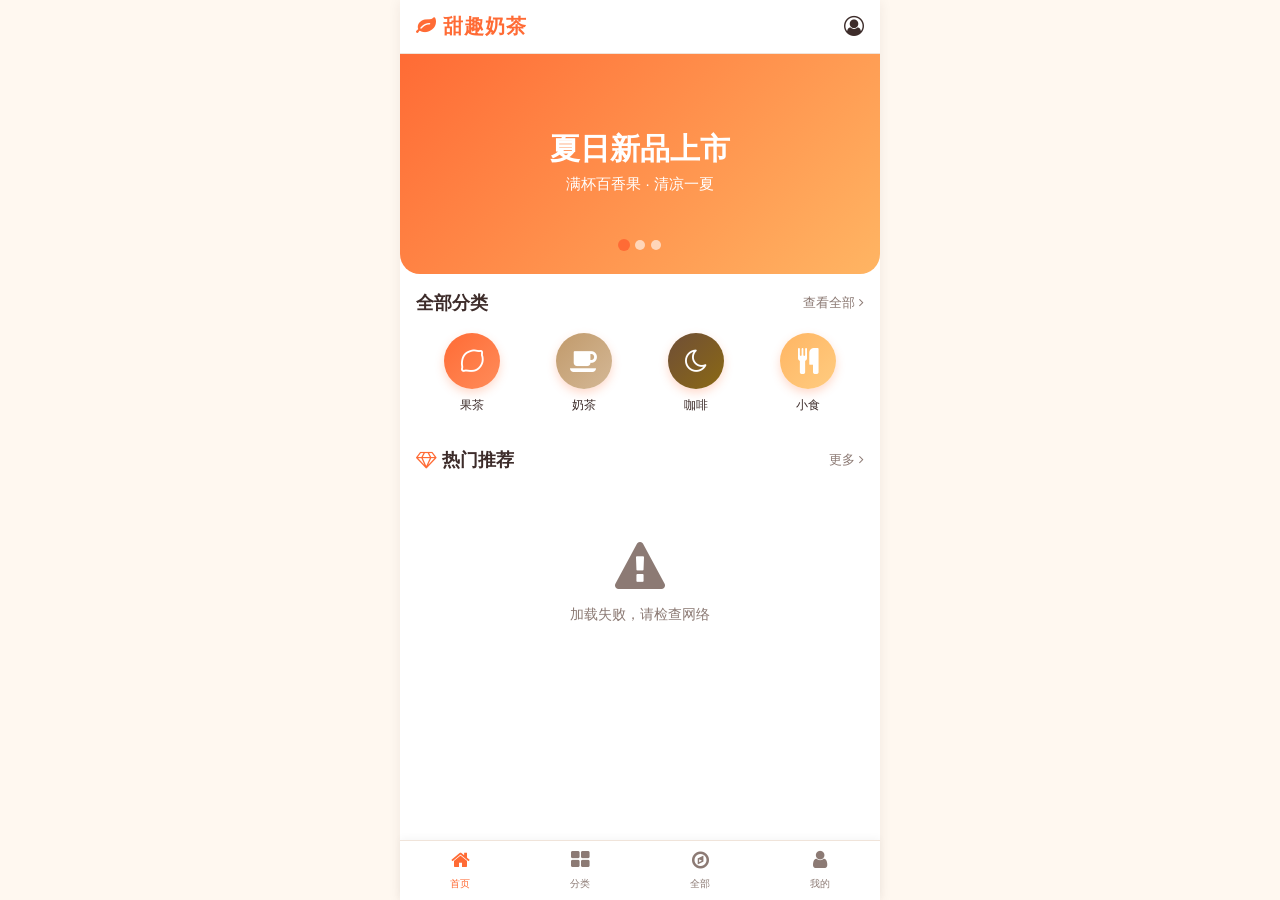
==== src/main/resources/static/index.html @ 74864b83 "模块12完成提交" ====
<!DOCTYPE html>
<html lang="zh-CN">
<head>
    <meta charset="UTF-8">
    <meta name="viewport" content="width=device-width, initial-scale=1.0, maximum-scale=1.0, user-scalable=no">
    <title>甜趣奶茶 - 首页</title>
    <!-- Bootstrap 3 CSS -->
    <link rel="stylesheet" href="https://cdn.jsdelivr.net/npm/bootstrap@3.4.1/dist/css/bootstrap.min.css">
    <!-- Font Awesome 图标库 -->
    <link rel="stylesheet" href="https://cdn.jsdelivr.net/npm/font-awesome@4.7.0/css/font-awesome.min.css">
    <!-- 全局公共样式 -->
    <link rel="stylesheet" href="css/common.css">
</head>
<body>
<div class="page-container">

    <!-- ========== 顶部导航栏 ========== -->
    <div class="top-nav">
        <div class="brand">
            <i class="fa fa-leaf"></i>甜趣奶茶
        </div>
        <div class="nav-right">
            <a href="profile.html" title="个人中心"><i class="fa fa-user-circle-o"></i></a>
        </div>
    </div>

    <!-- ========== 轮播图 ========== -->
    <div id="homeCarousel" class="carousel slide" data-ride="carousel">
        <!-- 指示器 -->
        <ol class="carousel-indicators">
            <li data-target="#homeCarousel" data-slide-to="0" class="active"></li>
            <li data-target="#homeCarousel" data-slide-to="1"></li>
            <li data-target="#homeCarousel" data-slide-to="2"></li>
        </ol>
        <!-- 轮播内容（使用占位背景色模拟图片） -->
        <div class="carousel-inner" role="listbox">
            <div class="item active">
                <div style="height:220px; background:linear-gradient(135deg, #FF6B35, #FFB563);
                            display:flex;align-items:center;justify-content:center;color:#fff;">
                    <div style="text-align:center;">
                        <h2 style="margin:0;font-weight:700;">夏日新品上市</h2>
                        <p style="margin:8px 0 0;font-size:15px;">满杯百香果 · 清凉一夏</p>
                    </div>
                </div>
            </div>
            <div class="item">
                <div style="height:220px; background:linear-gradient(135deg, #C19A6B, #E8C99B);
                            display:flex;align-items:center;justify-content:center;color:#fff;">
                    <div style="text-align:center;">
                        <h2 style="margin:0;font-weight:700;">芋泥波波回归</h2>
                        <p style="margin:8px 0 0;font-size:15px;">绵密芋泥 · 暖心之选</p>
                    </div>
                </div>
            </div>
            <div class="item">
                <div style="height:220px; background:linear-gradient(135deg, #6F4E37, #A0522D);
                            display:flex;align-items:center;justify-content:center;color:#fff;">
                    <div style="text-align:center;">
                        <h2 style="margin:0;font-weight:700;">新用户首单立减</h2>
                        <p style="margin:8px 0 0;font-size:15px;">注册即享 ¥5 优惠券</p>
                    </div>
                </div>
            </div>
        </div>
    </div>

    <!-- ========== 分类导航图标 ========== -->
    <div class="section-title">
        <h3>全部分类</h3>
        <a href="category.html" class="more">查看全部 <i class="fa fa-angle-right"></i></a>
    </div>
    <div class="category-icons">
        <div class="category-icon-item" onclick="location.href='category.html?cid=1'">
            <div class="icon-circle icon-1"><i class="fa fa-lemon-o"></i></div>
            <span>果茶</span>
        </div>
        <div class="category-icon-item" onclick="location.href='category.html?cid=2'">
            <div class="icon-circle icon-2"><i class="fa fa-coffee"></i></div>
            <span>奶茶</span>
        </div>
        <div class="category-icon-item" onclick="location.href='category.html?cid=3'">
            <div class="icon-circle icon-3"><i class="fa fa-moon-o"></i></div>
            <span>咖啡</span>
        </div>
        <div class="category-icon-item" onclick="location.href='category.html?cid=4'">
            <div class="icon-circle icon-4"><i class="fa fa-cutlery"></i></div>
            <span>小食</span>
        </div>
    </div>

    <!-- ========== 热门推荐区 ========== -->
    <div class="section-title">
        <h3><i class="fa fa-diamond" style="color:#FF6B35;"></i> 热门推荐</h3>
        <a href="list.html" class="more">更多 <i class="fa fa-angle-right"></i></a>
    </div>
    <div class="recommend-list" id="recommendList">
        <!-- 由 JS 动态渲染 -->
        <div class="empty-state">
            <i class="fa fa-spinner fa-spin"></i>
            <p>正在加载推荐…</p>
        </div>
    </div>

    <!-- ========== 底部公共导航栏 ========== -->
    <div class="bottom-nav">
        <div class="nav-item active" onclick="location.href='index.html'">
            <i class="fa fa-home"></i>
            <span>首页</span>
        </div>
        <div class="nav-item" onclick="location.href='category.html'">
            <i class="fa fa-th-large"></i>
            <span>分类</span>
        </div>
        <div class="nav-item" onclick="location.href='list.html'">
            <i class="fa fa-compass"></i>
            <span>全部</span>
        </div>
        <div class="nav-item" onclick="location.href='profile.html'">
            <i class="fa fa-user"></i>
            <span>我的</span>
        </div>
    </div>

</div><!-- /.page-container -->

<!-- jQuery (Bootstrap 依赖) -->
<script src="https://cdn.jsdelivr.net/npm/jquery@1.12.4/dist/jquery.min.js"></script>
<!-- Bootstrap 3 JS -->
<script src="https://cdn.jsdelivr.net/npm/bootstrap@3.4.1/dist/js/bootstrap.min.js"></script>
<!-- 首页逻辑 -->
<script src="js/index.js"></script>
</body>
</html>
---- src/main/resources/static/css/common.css ----
/* ===========================================
   甜趣奶茶点单系统 - 全局公共样式
   模块1：首页统筹（组长任务）
   =========================================== */

/* ---- 全局变量与重置 ---- */
:root {
    --primary: #FF6B35;       /* 活力橙 - 主色调 */
    --primary-dark: #E55A2B;
    --accent: #FFB563;        /* 暖金 - 强调色 */
    --bg-light: #FFF8F0;      /* 浅米色背景 */
    --text-dark: #3D2C2A;
    --text-gray: #8C7A74;
    --white: #FFFFFF;
    --border: #F0E4DA;
    --shadow: 0 2px 12px rgba(61, 44, 42, 0.08);
    --nav-height: 60px;
}

* {
    margin: 0;
    padding: 0;
    box-sizing: border-box;
}

html, body {
    height: 100%;
    font-family: "PingFang SC", "Microsoft YaHei", "Helvetica Neue", Arial, sans-serif;
    color: var(--text-dark);
    background: var(--bg-light);
}

body {
    padding-bottom: calc(var(--nav-height) + 20px); /* 为底部导航留空间 */
    -webkit-font-smoothing: antialiased;
}

a {
    color: var(--primary);
    text-decoration: none;
}
a:hover, a:focus {
    color: var(--primary-dark);
    text-decoration: none;
}

/* ---- 页面主容器 ---- */
.page-container {
    max-width: 480px;
    margin: 0 auto;
    background: var(--white);
    min-height: 100vh;
    box-shadow: var(--shadow);
    position: relative;
}

/* ---- 顶部导航栏 ---- */
.top-nav {
    display: flex;
    align-items: center;
    justify-content: space-between;
    padding: 12px 16px;
    background: var(--white);
    position: sticky;
    top: 0;
    z-index: 100;
    border-bottom: 1px solid var(--border);
}
.top-nav .brand {
    font-size: 20px;
    font-weight: 700;
    color: var(--primary);
    letter-spacing: 1px;
}
.top-nav .brand i {
    margin-right: 6px;
}
.top-nav .nav-right a {
    color: var(--text-dark);
    font-size: 20px;
    margin-left: 16px;
}

/* ---- 轮播图（Bootstrap 覆盖） ---- */
.carousel {
    border-radius: 0 0 20px 20px;
    overflow: hidden;
}
.carousel-inner .item img {
    width: 100%;
    height: 220px;
    object-fit: cover;
}
.carousel-indicators {
    bottom: 8px;
}
.carousel-indicators li {
    background-color: rgba(255,255,255,0.6);
    border: none;
}
.carousel-indicators .active {
    background-color: var(--primary);
}

/* ---- 区块标题 ---- */
.section-title {
    display: flex;
    align-items: center;
    justify-content: space-between;
    padding: 20px 16px 12px;
}
.section-title h3 {
    font-size: 18px;
    font-weight: 700;
    margin: 0;
    color: var(--text-dark);
}
.section-title .more {
    font-size: 13px;
    color: var(--text-gray);
}

/* ---- 分类导航图标 ---- */
.category-icons {
    display: flex;
    justify-content: space-around;
    padding: 8px 16px 16px;
}
.category-icon-item {
    text-align: center;
    cursor: pointer;
    transition: transform 0.2s;
}
.category-icon-item:hover {
    transform: scale(1.08);
}
.category-icon-item .icon-circle {
    width: 56px;
    height: 56px;
    border-radius: 50%;
    display: flex;
    align-items: center;
    justify-content: center;
    margin: 0 auto 8px;
    font-size: 26px;
    color: var(--white);
    box-shadow: 0 4px 10px rgba(255, 107, 53, 0.25);
}
.icon-1 { background: linear-gradient(135deg, #FF6B35, #FF8C5A); }
.icon-2 { background: linear-gradient(135deg, #C19A6B, #D4B896); }
.icon-3 { background: linear-gradient(135deg, #6F4E37, #8B6914); }
.icon-4 { background: linear-gradient(135deg, #FFB563, #FFCC80); }

.category-icon-item span {
    display: block;
    font-size: 12px;
    color: var(--text-dark);
    font-weight: 500;
}

/* ---- 推荐商品卡片 ---- */
.recommend-list {
    padding: 0 16px 16px;
}
.recommend-card {
    display: flex;
    align-items: center;
    background: var(--white);
    border-radius: 12px;
    padding: 10px;
    margin-bottom: 12px;
    box-shadow: var(--shadow);
    cursor: pointer;
    transition: transform 0.2s;
}
.recommend-card:hover {
    transform: translateY(-2px);
}
.recommend-card .card-img {
    width: 80px;
    height: 80px;
    border-radius: 10px;
    object-fit: cover;
    flex-shrink: 0;
    background: #F5E6D8;
}
.recommend-card .card-info {
    flex: 1;
    padding-left: 12px;
}
.recommend-card .card-info h4 {
    font-size: 15px;
    font-weight: 600;
    margin: 0 0 4px;
    color: var(--text-dark);
}
.recommend-card .card-info .desc {
    font-size: 12px;
    color: var(--text-gray);
    margin-bottom: 6px;
    white-space: nowrap;
    overflow: hidden;
    text-overflow: ellipsis;
}
.recommend-card .card-info .price {
    font-size: 18px;
    font-weight: 700;
    color: var(--primary);
}
.recommend-card .card-info .price::before {
    content: '¥';
    font-size: 13px;
}

/* ---- 底部公共导航栏 ---- */
.bottom-nav {
    position: fixed;
    bottom: 0;
    left: 50%;
    transform: translateX(-50%);
    width: 100%;
    max-width: 480px;
    height: var(--nav-height);
    background: var(--white);
    display: flex;
    justify-content: space-around;
    align-items: center;
    border-top: 1px solid var(--border);
    box-shadow: 0 -2px 8px rgba(0,0,0,0.04);
    z-index: 200;
}
.bottom-nav .nav-item {
    text-align: center;
    color: var(--text-gray);
    cursor: pointer;
    transition: color 0.2s;
    flex: 1;
}
.bottom-nav .nav-item.active {
    color: var(--primary);
}
.bottom-nav .nav-item i {
    display: block;
    font-size: 20px;
    margin-bottom: 2px;
}
.bottom-nav .nav-item span {
    font-size: 10px;
}

/* ---- 商品卡片（通用） ---- */
.product-grid {
    display: grid;
    grid-template-columns: 1fr 1fr;
    gap: 12px;
    padding: 0 16px 16px;
}
.product-card {
    background: var(--white);
    border-radius: 12px;
    overflow: hidden;
    box-shadow: var(--shadow);
    cursor: pointer;
    transition: transform 0.2s;
}
.product-card:hover {
    transform: translateY(-2px);
}
.product-card img {
    width: 100%;
    height: 140px;
    object-fit: cover;
    background: #F5E6D8;
}
.product-card .p-info {
    padding: 10px;
}
.product-card .p-info h5 {
    font-size: 14px;
    font-weight: 600;
    margin: 0 0 4px;
}
.product-card .p-info .p-price {
    font-size: 16px;
    font-weight: 700;
    color: var(--primary);
}
.product-card .p-info .p-price::before {
    content: '¥';
    font-size: 12px;
}

/* ---- 空状态 ---- */
.empty-state {
    text-align: center;
    padding: 60px 20px;
    color: var(--text-gray);
}
.empty-state i {
    font-size: 50px;
    display: block;
    margin-bottom: 12px;
}

/* ---- 简单按钮 ---- */
.btn-primary-custom {
    background: var(--primary);
    border: none;
    color: #fff;
    padding: 10px 24px;
    border-radius: 20px;
    font-size: 14px;
    font-weight: 600;
    cursor: pointer;
    transition: background 0.2s;
}
.btn-primary-custom:hover {
    background: var(--primary-dark);
}

.btn-outline-custom {
    background: transparent;
    border: 1.5px solid var(--primary);
    color: var(--primary);
    padding: 8px 20px;
    border-radius: 20px;
    font-size: 13px;
    cursor: pointer;
    transition: all 0.2s;
}
.btn-outline-custom:hover {
    background: var(--primary);
    color: #fff;
}

/* ---- 响应式 ---- */
@media (max-width: 480px) {
    .page-container {
        box-shadow: none;
    }
    .carousel-inner .item img {
        height: 180px;
    }
}
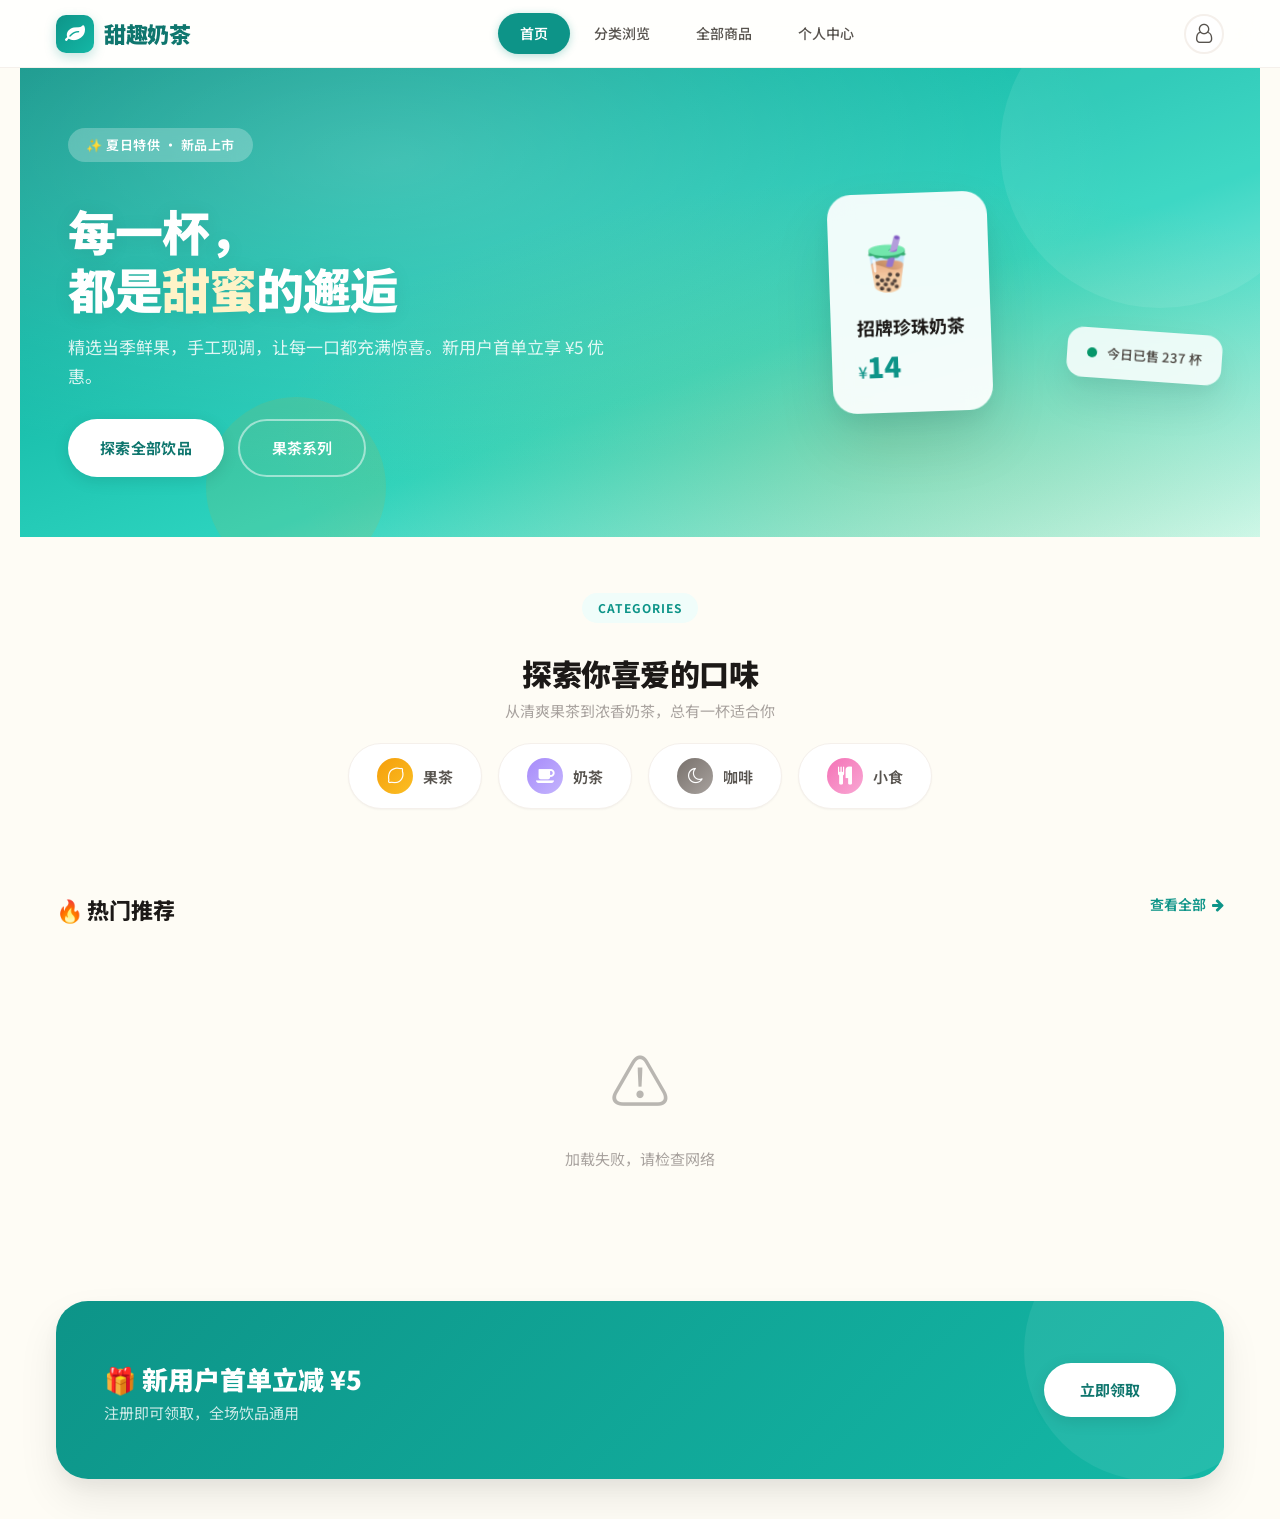
==== commit ed04822e: "美化前端" ====
--- a/src/main/resources/static/index.html
+++ b/src/main/resources/static/index.html
@@ -1,133 +1,107 @@
 <!DOCTYPE html>
 <html lang="zh-CN">
 <head>
-    <meta charset="UTF-8">
-    <meta name="viewport" content="width=device-width, initial-scale=1.0, maximum-scale=1.0, user-scalable=no">
-    <title>甜趣奶茶 - 首页</title>
-    <!-- Bootstrap 3 CSS -->
-    <link rel="stylesheet" href="https://cdn.jsdelivr.net/npm/bootstrap@3.4.1/dist/css/bootstrap.min.css">
-    <!-- Font Awesome 图标库 -->
-    <link rel="stylesheet" href="https://cdn.jsdelivr.net/npm/font-awesome@4.7.0/css/font-awesome.min.css">
-    <!-- 全局公共样式 -->
-    <link rel="stylesheet" href="css/common.css">
+<meta charset="UTF-8">
+<meta name="viewport" content="width=device-width,initial-scale=1.0">
+<title>甜趣奶茶 - 每一杯都是甜蜜的邂逅</title>
+<link rel="stylesheet" href="https://cdn.jsdelivr.net/npm/bootstrap@3.4.1/dist/css/bootstrap.min.css">
+<link rel="stylesheet" href="https://cdn.jsdelivr.net/npm/font-awesome@4.7.0/css/font-awesome.min.css">
+<link rel="stylesheet" href="css/common.css">
 </head>
 <body>
+
+<!-- ====== Header ====== -->
+<header class="desktop-header" id="mainHeader">
+  <div class="header-inner">
+    <a href="index.html" class="header-brand">
+      <div class="brand-icon"><i class="fa fa-leaf"></i></div>
+      甜趣奶茶
+    </a>
+    <nav class="header-nav">
+      <a class="nav-link active" href="index.html">首页</a>
+      <a class="nav-link" href="category.html">分类浏览</a>
+      <a class="nav-link" href="list.html">全部商品</a>
+      <a class="nav-link" href="profile.html">个人中心</a>
+    </nav>
+    <a href="profile.html" class="header-user-btn"><i class="fa fa-user-o"></i></a>
+  </div>
+</header>
+
 <div class="page-container">
 
-    <!-- ========== 顶部导航栏 ========== -->
-    <div class="top-nav">
-        <div class="brand">
-            <i class="fa fa-leaf"></i>甜趣奶茶
+  <!-- ====== Hero ====== -->
+  <section class="hero-banner">
+    <div class="hero-deco-2"></div>
+    <div class="hero-text">
+      <div class="hero-badge">✨ 夏日特供 · 新品上市</div>
+      <h1>每一杯，<br>都是<span class="highlight">甜蜜</span>的邂逅</h1>
+      <p>精选当季鲜果，手工现调，让每一口都充满惊喜。新用户首单立享 ¥5 优惠。</p>
+      <div class="hero-btns">
+        <button class="btn-hero-primary" onclick="location.href='list.html'">探索全部饮品</button>
+        <button class="btn-hero-outline" onclick="location.href='category.html?cid=1'">果茶系列</button>
+      </div>
+    </div>
+    <div class="hero-visual">
+      <div class="hero-float-card">
+        <div class="fc-emoji">🧋</div>
+        <div class="fc-title">招牌珍珠奶茶</div>
+        <div class="fc-price"><small>¥</small>14</div>
+      </div>
+      <div class="hero-float-card-2">
+        <div class="fc2-row">
+          <div class="fc2-dot"></div>
+          <span class="fc2-text">今日已售 237 杯</span>
         </div>
-        <div class="nav-right">
-            <a href="profile.html" title="个人中心"><i class="fa fa-user-circle-o"></i></a>
-        </div>
+      </div>
     </div>
+  </section>
 
-    <!-- ========== 轮播图 ========== -->
-    <div id="homeCarousel" class="carousel slide" data-ride="carousel">
-        <!-- 指示器 -->
-        <ol class="carousel-indicators">
-            <li data-target="#homeCarousel" data-slide-to="0" class="active"></li>
-            <li data-target="#homeCarousel" data-slide-to="1"></li>
-            <li data-target="#homeCarousel" data-slide-to="2"></li>
-        </ol>
-        <!-- 轮播内容（使用占位背景色模拟图片） -->
-        <div class="carousel-inner" role="listbox">
-            <div class="item active">
-                <div style="height:220px; background:linear-gradient(135deg, #FF6B35, #FFB563);
-                            display:flex;align-items:center;justify-content:center;color:#fff;">
-                    <div style="text-align:center;">
-                        <h2 style="margin:0;font-weight:700;">夏日新品上市</h2>
-                        <p style="margin:8px 0 0;font-size:15px;">满杯百香果 · 清凉一夏</p>
-                    </div>
-                </div>
-            </div>
-            <div class="item">
-                <div style="height:220px; background:linear-gradient(135deg, #C19A6B, #E8C99B);
-                            display:flex;align-items:center;justify-content:center;color:#fff;">
-                    <div style="text-align:center;">
-                        <h2 style="margin:0;font-weight:700;">芋泥波波回归</h2>
-                        <p style="margin:8px 0 0;font-size:15px;">绵密芋泥 · 暖心之选</p>
-                    </div>
-                </div>
-            </div>
-            <div class="item">
-                <div style="height:220px; background:linear-gradient(135deg, #6F4E37, #A0522D);
-                            display:flex;align-items:center;justify-content:center;color:#fff;">
-                    <div style="text-align:center;">
-                        <h2 style="margin:0;font-weight:700;">新用户首单立减</h2>
-                        <p style="margin:8px 0 0;font-size:15px;">注册即享 ¥5 优惠券</p>
-                    </div>
-                </div>
-            </div>
-        </div>
+  <!-- ====== 分类导航 ====== -->
+  <div class="section-head">
+    <div class="sh-label">Categories</div>
+    <h2>探索你喜爱的口味</h2>
+    <p>从清爽果茶到浓香奶茶，总有一杯适合你</p>
+  </div>
+  <div class="category-pills">
+    <div class="cat-pill" onclick="location.href='category.html?cid=1'">
+      <div class="cp-icon cp-1"><i class="fa fa-lemon-o"></i></div> 果茶
     </div>
+    <div class="cat-pill" onclick="location.href='category.html?cid=2'">
+      <div class="cp-icon cp-2"><i class="fa fa-coffee"></i></div> 奶茶
+    </div>
+    <div class="cat-pill" onclick="location.href='category.html?cid=3'">
+      <div class="cp-icon cp-3"><i class="fa fa-moon-o"></i></div> 咖啡
+    </div>
+    <div class="cat-pill" onclick="location.href='category.html?cid=4'">
+      <div class="cp-icon cp-4"><i class="fa fa-cutlery"></i></div> 小食
+    </div>
+  </div>
 
-    <!-- ========== 分类导航图标 ========== -->
-    <div class="section-title">
-        <h3>全部分类</h3>
-        <a href="category.html" class="more">查看全部 <i class="fa fa-angle-right"></i></a>
+  <!-- ====== 热门推荐 ====== -->
+  <div class="section-title-bar">
+    <h3>🔥 热门推荐</h3>
+    <a href="list.html" class="more-link">查看全部 <i class="fa fa-arrow-right"></i></a>
+  </div>
+  <div class="product-grid-4" id="recommendGrid">
+    <div class="empty-state">
+      <div class="es-icon">☕</div>
+      <p>正在加载推荐…</p>
     </div>
-    <div class="category-icons">
-        <div class="category-icon-item" onclick="location.href='category.html?cid=1'">
-            <div class="icon-circle icon-1"><i class="fa fa-lemon-o"></i></div>
-            <span>果茶</span>
-        </div>
-        <div class="category-icon-item" onclick="location.href='category.html?cid=2'">
-            <div class="icon-circle icon-2"><i class="fa fa-coffee"></i></div>
-            <span>奶茶</span>
-        </div>
-        <div class="category-icon-item" onclick="location.href='category.html?cid=3'">
-            <div class="icon-circle icon-3"><i class="fa fa-moon-o"></i></div>
-            <span>咖啡</span>
-        </div>
-        <div class="category-icon-item" onclick="location.href='category.html?cid=4'">
-            <div class="icon-circle icon-4"><i class="fa fa-cutlery"></i></div>
-            <span>小食</span>
-        </div>
+  </div>
+
+  <!-- ====== CTA Banner ====== -->
+  <div class="cta-banner">
+    <div class="cta-text">
+      <h3>🎁 新用户首单立减 ¥5</h3>
+      <p>注册即可领取，全场饮品通用</p>
     </div>
+    <button class="cta-btn" onclick="location.href='login.html'">立即领取</button>
+  </div>
 
-    <!-- ========== 热门推荐区 ========== -->
-    <div class="section-title">
-        <h3><i class="fa fa-diamond" style="color:#FF6B35;"></i> 热门推荐</h3>
-        <a href="list.html" class="more">更多 <i class="fa fa-angle-right"></i></a>
-    </div>
-    <div class="recommend-list" id="recommendList">
-        <!-- 由 JS 动态渲染 -->
-        <div class="empty-state">
-            <i class="fa fa-spinner fa-spin"></i>
-            <p>正在加载推荐…</p>
-        </div>
-    </div>
+</div>
 
-    <!-- ========== 底部公共导航栏 ========== -->
-    <div class="bottom-nav">
-        <div class="nav-item active" onclick="location.href='index.html'">
-            <i class="fa fa-home"></i>
-            <span>首页</span>
-        </div>
-        <div class="nav-item" onclick="location.href='category.html'">
-            <i class="fa fa-th-large"></i>
-            <span>分类</span>
-        </div>
-        <div class="nav-item" onclick="location.href='list.html'">
-            <i class="fa fa-compass"></i>
-            <span>全部</span>
-        </div>
-        <div class="nav-item" onclick="location.href='profile.html'">
-            <i class="fa fa-user"></i>
-            <span>我的</span>
-        </div>
-    </div>
-
-</div><!-- /.page-container -->
-
-<!-- jQuery (Bootstrap 依赖) -->
 <script src="https://cdn.jsdelivr.net/npm/jquery@1.12.4/dist/jquery.min.js"></script>
-<!-- Bootstrap 3 JS -->
 <script src="https://cdn.jsdelivr.net/npm/bootstrap@3.4.1/dist/js/bootstrap.min.js"></script>
-<!-- 首页逻辑 -->
 <script src="js/index.js"></script>
 </body>
 </html>
--- a/src/main/resources/static/css/common.css
+++ b/src/main/resources/static/css/common.css
@@ -1,344 +1,749 @@
-/* ===========================================
-   甜趣奶茶点单系统 - 全局公共样式
-   模块1：首页统筹（组长任务）
-   =========================================== */
-
-/* ---- 全局变量与重置 ---- */
+/* ============================================================
+   甜趣奶茶 · Sweet Tea
+   设计主题：都市茶寮 — 温润 × 精致 × 呼吸感
+   ============================================================ */
+
+@import url('https://fonts.googleapis.com/css2?family=Noto+Sans+SC:wght@400;500;600;700;900&display=swap');
+
 :root {
-    --primary: #FF6B35;       /* 活力橙 - 主色调 */
-    --primary-dark: #E55A2B;
-    --accent: #FFB563;        /* 暖金 - 强调色 */
-    --bg-light: #FFF8F0;      /* 浅米色背景 */
-    --text-dark: #3D2C2A;
-    --text-gray: #8C7A74;
-    --white: #FFFFFF;
-    --border: #F0E4DA;
-    --shadow: 0 2px 12px rgba(61, 44, 42, 0.08);
-    --nav-height: 60px;
-}
-
-* {
-    margin: 0;
-    padding: 0;
-    box-sizing: border-box;
-}
-
-html, body {
-    height: 100%;
-    font-family: "PingFang SC", "Microsoft YaHei", "Helvetica Neue", Arial, sans-serif;
-    color: var(--text-dark);
-    background: var(--bg-light);
-}
-
-body {
-    padding-bottom: calc(var(--nav-height) + 20px); /* 为底部导航留空间 */
-    -webkit-font-smoothing: antialiased;
-}
-
-a {
-    color: var(--primary);
-    text-decoration: none;
-}
-a:hover, a:focus {
-    color: var(--primary-dark);
-    text-decoration: none;
-}
-
-/* ---- 页面主容器 ---- */
-.page-container {
-    max-width: 480px;
-    margin: 0 auto;
-    background: var(--white);
-    min-height: 100vh;
-    box-shadow: var(--shadow);
-    position: relative;
-}
-
-/* ---- 顶部导航栏 ---- */
-.top-nav {
-    display: flex;
-    align-items: center;
-    justify-content: space-between;
-    padding: 12px 16px;
-    background: var(--white);
-    position: sticky;
-    top: 0;
-    z-index: 100;
-    border-bottom: 1px solid var(--border);
-}
-.top-nav .brand {
-    font-size: 20px;
-    font-weight: 700;
-    color: var(--primary);
-    letter-spacing: 1px;
-}
-.top-nav .brand i {
-    margin-right: 6px;
-}
-.top-nav .nav-right a {
-    color: var(--text-dark);
-    font-size: 20px;
-    margin-left: 16px;
-}
-
-/* ---- 轮播图（Bootstrap 覆盖） ---- */
-.carousel {
-    border-radius: 0 0 20px 20px;
-    overflow: hidden;
-}
-.carousel-inner .item img {
-    width: 100%;
-    height: 220px;
-    object-fit: cover;
-}
-.carousel-indicators {
-    bottom: 8px;
-}
-.carousel-indicators li {
-    background-color: rgba(255,255,255,0.6);
-    border: none;
-}
-.carousel-indicators .active {
-    background-color: var(--primary);
-}
-
-/* ---- 区块标题 ---- */
-.section-title {
-    display: flex;
-    align-items: center;
-    justify-content: space-between;
-    padding: 20px 16px 12px;
-}
-.section-title h3 {
-    font-size: 18px;
-    font-weight: 700;
-    margin: 0;
-    color: var(--text-dark);
-}
-.section-title .more {
-    font-size: 13px;
-    color: var(--text-gray);
-}
-
-/* ---- 分类导航图标 ---- */
-.category-icons {
-    display: flex;
-    justify-content: space-around;
-    padding: 8px 16px 16px;
-}
-.category-icon-item {
-    text-align: center;
-    cursor: pointer;
-    transition: transform 0.2s;
-}
-.category-icon-item:hover {
-    transform: scale(1.08);
-}
-.category-icon-item .icon-circle {
-    width: 56px;
-    height: 56px;
-    border-radius: 50%;
-    display: flex;
-    align-items: center;
-    justify-content: center;
-    margin: 0 auto 8px;
-    font-size: 26px;
-    color: var(--white);
-    box-shadow: 0 4px 10px rgba(255, 107, 53, 0.25);
-}
-.icon-1 { background: linear-gradient(135deg, #FF6B35, #FF8C5A); }
-.icon-2 { background: linear-gradient(135deg, #C19A6B, #D4B896); }
-.icon-3 { background: linear-gradient(135deg, #6F4E37, #8B6914); }
-.icon-4 { background: linear-gradient(135deg, #FFB563, #FFCC80); }
-
-.category-icon-item span {
-    display: block;
-    font-size: 12px;
-    color: var(--text-dark);
-    font-weight: 500;
-}
-
-/* ---- 推荐商品卡片 ---- */
-.recommend-list {
-    padding: 0 16px 16px;
-}
-.recommend-card {
-    display: flex;
-    align-items: center;
-    background: var(--white);
-    border-radius: 12px;
-    padding: 10px;
-    margin-bottom: 12px;
-    box-shadow: var(--shadow);
-    cursor: pointer;
-    transition: transform 0.2s;
-}
-.recommend-card:hover {
-    transform: translateY(-2px);
-}
-.recommend-card .card-img {
-    width: 80px;
-    height: 80px;
-    border-radius: 10px;
-    object-fit: cover;
-    flex-shrink: 0;
-    background: #F5E6D8;
-}
-.recommend-card .card-info {
-    flex: 1;
-    padding-left: 12px;
-}
-.recommend-card .card-info h4 {
-    font-size: 15px;
-    font-weight: 600;
-    margin: 0 0 4px;
-    color: var(--text-dark);
-}
-.recommend-card .card-info .desc {
-    font-size: 12px;
-    color: var(--text-gray);
-    margin-bottom: 6px;
-    white-space: nowrap;
-    overflow: hidden;
-    text-overflow: ellipsis;
-}
-.recommend-card .card-info .price {
-    font-size: 18px;
-    font-weight: 700;
-    color: var(--primary);
-}
-.recommend-card .card-info .price::before {
-    content: '¥';
-    font-size: 13px;
-}
-
-/* ---- 底部公共导航栏 ---- */
-.bottom-nav {
-    position: fixed;
-    bottom: 0;
-    left: 50%;
-    transform: translateX(-50%);
-    width: 100%;
-    max-width: 480px;
-    height: var(--nav-height);
-    background: var(--white);
-    display: flex;
-    justify-content: space-around;
-    align-items: center;
-    border-top: 1px solid var(--border);
-    box-shadow: 0 -2px 8px rgba(0,0,0,0.04);
-    z-index: 200;
-}
-.bottom-nav .nav-item {
-    text-align: center;
-    color: var(--text-gray);
-    cursor: pointer;
-    transition: color 0.2s;
-    flex: 1;
-}
-.bottom-nav .nav-item.active {
-    color: var(--primary);
-}
-.bottom-nav .nav-item i {
-    display: block;
-    font-size: 20px;
-    margin-bottom: 2px;
-}
-.bottom-nav .nav-item span {
-    font-size: 10px;
-}
-
-/* ---- 商品卡片（通用） ---- */
-.product-grid {
-    display: grid;
-    grid-template-columns: 1fr 1fr;
-    gap: 12px;
-    padding: 0 16px 16px;
-}
-.product-card {
-    background: var(--white);
-    border-radius: 12px;
-    overflow: hidden;
-    box-shadow: var(--shadow);
-    cursor: pointer;
-    transition: transform 0.2s;
-}
-.product-card:hover {
-    transform: translateY(-2px);
-}
-.product-card img {
-    width: 100%;
-    height: 140px;
-    object-fit: cover;
-    background: #F5E6D8;
-}
-.product-card .p-info {
-    padding: 10px;
-}
-.product-card .p-info h5 {
-    font-size: 14px;
-    font-weight: 600;
-    margin: 0 0 4px;
-}
-.product-card .p-info .p-price {
-    font-size: 16px;
-    font-weight: 700;
-    color: var(--primary);
-}
-.product-card .p-info .p-price::before {
-    content: '¥';
-    font-size: 12px;
-}
-
-/* ---- 空状态 ---- */
-.empty-state {
-    text-align: center;
-    padding: 60px 20px;
-    color: var(--text-gray);
-}
-.empty-state i {
-    font-size: 50px;
-    display: block;
-    margin-bottom: 12px;
-}
-
-/* ---- 简单按钮 ---- */
-.btn-primary-custom {
-    background: var(--primary);
-    border: none;
-    color: #fff;
-    padding: 10px 24px;
-    border-radius: 20px;
-    font-size: 14px;
-    font-weight: 600;
-    cursor: pointer;
-    transition: background 0.2s;
-}
-.btn-primary-custom:hover {
-    background: var(--primary-dark);
-}
-
-.btn-outline-custom {
-    background: transparent;
-    border: 1.5px solid var(--primary);
-    color: var(--primary);
-    padding: 8px 20px;
-    border-radius: 20px;
-    font-size: 13px;
-    cursor: pointer;
-    transition: all 0.2s;
-}
-.btn-outline-custom:hover {
-    background: var(--primary);
-    color: #fff;
-}
-
-/* ---- 响应式 ---- */
-@media (max-width: 480px) {
-    .page-container {
-        box-shadow: none;
-    }
-    .carousel-inner .item img {
-        height: 180px;
-    }
-}
+  /* === 主色系：暖茶绿 === */
+  --color-primary:       #0D9488;
+  --color-primary-light: #14B8A6;
+  --color-primary-dark:  #0F766E;
+  --color-primary-dim:   #CCFBF1;
+  --color-primary-pale:  #F0FDFA;
+
+  /* === 强调色：蜜金 === */
+  --color-accent:        #F59E0B;
+  --color-accent-light:  #FBBF24;
+  --color-accent-pale:   #FFFBEB;
+
+  /* === 中性色 === */
+  --color-bg:            #FEFCF5;
+  --color-surface:       #FFFFFF;
+  --color-text:          #1C1917;
+  --color-text-secondary:#57534E;
+  --color-text-muted:    #A8A29E;
+  --color-border:        #E7E5E4;
+  --color-border-light:  #F5F0EB;
+
+  /* === 语义色 === */
+  --color-success:       #059669;
+  --color-error:         #DC2626;
+  --color-info:          #0284C7;
+
+  /* === 尺寸 === */
+  --header-h: 68px;
+  --radius-sm: 10px;
+  --radius:    16px;
+  --radius-lg: 24px;
+  --radius-xl: 32px;
+  --content-max: 1240px;
+
+  /* === 阴影 === */
+  --shadow-xs: 0 1px 2px rgba(0,0,0,.04);
+  --shadow-sm: 0 1px 3px rgba(0,0,0,.06), 0 1px 2px rgba(0,0,0,.04);
+  --shadow:    0 4px 6px rgba(0,0,0,.04), 0 2px 4px rgba(0,0,0,.04);
+  --shadow-md: 0 10px 20px rgba(0,0,0,.06), 0 4px 8px rgba(0,0,0,.04);
+  --shadow-lg: 0 20px 40px rgba(0,0,0,.08), 0 8px 16px rgba(0,0,0,.04);
+  --shadow-xl: 0 30px 60px rgba(0,0,0,.10), 0 10px 24px rgba(0,0,0,.06);
+  --shadow-glow: 0 0 0 4px rgba(13,148,136,.12);
+  --shadow-glow-lg: 0 0 0 8px rgba(13,148,136,.08);
+
+  /* === 动效 === */
+  --ease-out: cubic-bezier(.16,1,.3,1);
+  --ease-spring: cubic-bezier(.34,1.56,.64,1);
+  --duration-fast: .15s;
+  --duration: .25s;
+  --duration-slow: .4s;
+}
+
+/* ============================================================
+   Reset & Base
+   ============================================================ */
+*,*::before,*::after{box-sizing:border-box;margin:0;padding:0}
+html{scroll-behavior:smooth;-webkit-font-smoothing:antialiased;-moz-osx-font-smoothing:grayscale}
+body{
+  font-family:'Noto Sans SC',"PingFang SC","Microsoft YaHei",system-ui,sans-serif;
+  font-size:15px;line-height:1.7;font-weight:400;
+  color:var(--color-text);background:var(--color-bg);
+  overflow-x:hidden;
+}
+a{color:inherit;text-decoration:none}
+img{max-width:100%;display:block}
+button{cursor:pointer;font-family:inherit}
+input,button,textarea{font-family:inherit;font-size:inherit}
+
+::selection{background:var(--color-primary-dim);color:var(--color-primary-dark)}
+
+/* ============================================================
+   Header — 毛玻璃导航
+   ============================================================ */
+.desktop-header{
+  position:sticky;top:0;z-index:1000;
+  height:var(--header-h);
+  background:rgba(255,255,255,.82);
+  backdrop-filter:blur(20px) saturate(180%);
+  -webkit-backdrop-filter:blur(20px) saturate(180%);
+  border-bottom:1px solid var(--color-border-light);
+  transition:box-shadow var(--duration);
+}
+.desktop-header.scrolled{box-shadow:var(--shadow-md)}
+
+.header-inner{
+  max-width:var(--content-max);margin:0 auto;
+  height:100%;display:flex;align-items:center;justify-content:space-between;
+  padding:0 36px;
+}
+
+/* Logo */
+.header-brand{
+  display:flex;align-items:center;gap:10px;
+  font-size:22px;font-weight:900;color:var(--color-primary-dark);
+  letter-spacing:-.3px;
+}
+.header-brand .brand-icon{
+  width:38px;height:38px;border-radius:var(--radius-sm);
+  background:linear-gradient(135deg,var(--color-primary),var(--color-primary-light));
+  display:flex;align-items:center;justify-content:center;
+  color:#fff;font-size:20px;
+  box-shadow:0 4px 12px rgba(13,148,136,.25);
+}
+
+/* Nav Links */
+.header-nav{display:flex;align-items:center;gap:2px}
+.header-nav .nav-link{
+  padding:9px 22px;border-radius:40px;font-size:14px;font-weight:500;
+  color:var(--color-text-secondary);transition:all var(--duration) var(--ease-out);
+  position:relative;
+}
+.header-nav .nav-link:hover{color:var(--color-primary);background:var(--color-primary-pale)}
+.header-nav .nav-link.active{
+  color:#fff;background:var(--color-primary);
+  font-weight:600;box-shadow:0 2px 8px rgba(13,148,136,.3);
+}
+
+/* User Btn */
+.header-user-btn{
+  width:40px;height:40px;border-radius:50%;
+  border:2px solid var(--color-border-light);
+  background:var(--color-surface);
+  display:flex;align-items:center;justify-content:center;
+  color:var(--color-text-secondary);font-size:19px;
+  transition:all var(--duration) var(--ease-out);
+}
+.header-user-btn:hover{
+  border-color:var(--color-primary);color:var(--color-primary);
+  box-shadow:var(--shadow-glow);
+}
+
+/* ============================================================
+   Page Container
+   ============================================================ */
+.page-container{
+  max-width:var(--content-max);margin:0 auto;
+  min-height:calc(100vh - var(--header-h));
+}
+
+/* ============================================================
+   Hero Section — 首页大屏
+   ============================================================ */
+.hero-banner{
+  position:relative;overflow:hidden;
+  background:linear-gradient(160deg,#0D9488 0%,#14B8A6 30%,#2DD4BF 60%,#CCFBF1 100%);
+  padding:60px 48px;display:flex;align-items:center;
+  min-height:420px;
+}
+.hero-banner::before{
+  content:'';position:absolute;inset:0;
+  background:radial-gradient(ellipse at 30% 20%,rgba(255,255,255,.2) 0%,transparent 60%),
+             radial-gradient(ellipse at 70% 80%,rgba(245,158,11,.15) 0%,transparent 50%);
+  pointer-events:none;
+}
+/* 装饰圆 */
+.hero-banner::after{
+  content:'';position:absolute;
+  width:320px;height:320px;border-radius:50%;
+  background:rgba(255,255,255,.08);
+  top:-80px;right:-60px;
+}
+.hero-deco-2{
+  position:absolute;width:180px;height:180px;border-radius:50%;
+  background:rgba(245,158,11,.1);
+  bottom:-40px;left:15%;
+  pointer-events:none;
+}
+
+.hero-text{position:relative;z-index:2;max-width:540px}
+.hero-badge{
+  display:inline-block;padding:6px 18px;border-radius:40px;
+  background:rgba(255,255,255,.25);backdrop-filter:blur(10px);
+  color:#fff;font-size:13px;font-weight:600;letter-spacing:.5px;
+  margin-bottom:20px;
+}
+.hero-text h1{
+  font-size:48px;font-weight:900;color:#fff;
+  line-height:1.2;letter-spacing:-1px;margin-bottom:16px;
+  text-shadow:0 2px 20px rgba(0,0,0,.08);
+}
+.hero-text h1 .highlight{color:#FEF3C7}
+.hero-text p{
+  font-size:17px;color:rgba(255,255,255,.85);line-height:1.7;margin-bottom:28px;
+}
+.hero-btns{display:flex;gap:14px}
+.btn-hero-primary{
+  padding:14px 32px;border-radius:50px;border:none;
+  background:#fff;color:var(--color-primary-dark);
+  font-size:15px;font-weight:700;letter-spacing:.3px;
+  box-shadow:0 4px 16px rgba(0,0,0,.1);
+  transition:all var(--duration) var(--ease-out);
+}
+.btn-hero-primary:hover{transform:translateY(-2px);box-shadow:0 8px 24px rgba(0,0,0,.15)}
+.btn-hero-outline{
+  padding:14px 32px;border-radius:50px;
+  border:2px solid rgba(255,255,255,.5);background:transparent;
+  color:#fff;font-size:15px;font-weight:600;
+  transition:all var(--duration) var(--ease-out);
+}
+.btn-hero-outline:hover{background:rgba(255,255,255,.15);border-color:#fff}
+
+/* Hero 右侧浮动卡片 */
+.hero-visual{position:relative;z-index:2;flex:1;display:flex;justify-content:center;align-items:center;user-select:none}
+.hero-float-card{
+  background:rgba(255,255,255,.92);backdrop-filter:blur(12px);
+  border-radius:var(--radius-lg);padding:22px 26px;
+  box-shadow:var(--shadow-xl);
+  transform:rotate(-2deg);animation:floatCard 3s ease-in-out infinite;
+}
+@keyframes floatCard{
+  0%,100%{transform:rotate(-2deg) translateY(0)}
+  50%{transform:rotate(-2deg) translateY(-10px)}
+}
+.hero-float-card .fc-emoji{font-size:52px;margin-bottom:8px}
+.hero-float-card .fc-title{font-weight:700;font-size:18px;color:var(--color-text)}
+.hero-float-card .fc-price{font-size:28px;font-weight:900;color:var(--color-primary)}
+.hero-float-card .fc-price small{font-size:16px;font-weight:500}
+
+.hero-float-card-2{
+  position:absolute;right:-10px;bottom:30px;
+  background:rgba(255,255,255,.85);backdrop-filter:blur(12px);
+  border-radius:var(--radius);padding:14px 20px;
+  box-shadow:var(--shadow-lg);
+  transform:rotate(4deg);animation:floatCard2 3.5s ease-in-out infinite;
+}
+@keyframes floatCard2{
+  0%,100%{transform:rotate(4deg) translateY(0)}
+  50%{transform:rotate(4deg) translateY(-8px)}
+}
+.hero-float-card-2 .fc2-row{display:flex;align-items:center;gap:10px}
+.hero-float-card-2 .fc2-dot{
+  width:10px;height:10px;border-radius:50%;background:var(--color-success);
+  animation:pulse 2s ease-in-out infinite;
+}
+@keyframes pulse{
+  0%,100%{opacity:1;transform:scale(1)}
+  50%{opacity:.5;transform:scale(1.3)}
+}
+.hero-float-card-2 .fc2-text{font-size:13px;font-weight:600;color:var(--color-text-secondary)}
+
+/* ============================================================
+   Section Titles
+   ============================================================ */
+.section-head{
+  text-align:center;padding:56px 32px 8px;
+}
+.section-head .sh-label{
+  display:inline-block;padding:5px 16px;border-radius:40px;
+  background:var(--color-primary-pale);color:var(--color-primary);
+  font-size:12px;font-weight:700;letter-spacing:1px;text-transform:uppercase;
+  margin-bottom:14px;
+}
+.section-head h2{
+  font-size:30px;font-weight:900;color:var(--color-text);
+  letter-spacing:-.5px;margin-bottom:8px;
+}
+.section-head p{color:var(--color-text-muted);font-size:15px;max-width:500px;margin:0 auto}
+
+.section-title-bar{
+  display:flex;align-items:center;justify-content:space-between;
+  padding:32px 36px 16px;
+}
+.section-title-bar h3{font-size:22px;font-weight:800;color:var(--color-text);letter-spacing:-.3px}
+.section-title-bar .more-link{
+  font-size:14px;font-weight:600;color:var(--color-primary);
+  display:flex;align-items:center;gap:6px;transition:gap var(--duration);
+}
+.section-title-bar .more-link:hover{gap:10px}
+
+/* ============================================================
+   Category Icon Pills
+   ============================================================ */
+.category-pills{
+  display:flex;justify-content:center;gap:16px;flex-wrap:wrap;
+  padding:12px 36px 36px;
+}
+.cat-pill{
+  display:flex;align-items:center;gap:10px;
+  padding:14px 28px;border-radius:50px;
+  background:var(--color-surface);border:1.5px solid var(--color-border-light);
+  cursor:pointer;font-size:15px;font-weight:600;color:var(--color-text-secondary);
+  transition:all var(--duration) var(--ease-out);
+  box-shadow:var(--shadow-xs);
+}
+.cat-pill:hover{transform:translateY(-2px);box-shadow:var(--shadow-md);border-color:var(--color-primary-light)}
+.cat-pill .cp-icon{
+  width:36px;height:36px;border-radius:50%;
+  display:flex;align-items:center;justify-content:center;font-size:18px;
+  color:#fff;flex-shrink:0;
+}
+.cp-1{background:linear-gradient(135deg,#F59E0B,#FBBF24)}
+.cp-2{background:linear-gradient(135deg,#A78BFA,#C4B5FD)}
+.cp-3{background:linear-gradient(135deg,#78716C,#A8A29E)}
+.cp-4{background:linear-gradient(135deg,#F472B6,#F9A8D4)}
+
+/* ============================================================
+   Product Cards — 通用商品卡片
+   ============================================================ */
+.product-grid-4{
+  display:grid;grid-template-columns:repeat(4,1fr);gap:24px;
+  padding:0 36px 40px;
+}
+.product-grid-3{
+  display:grid;grid-template-columns:repeat(3,1fr);gap:24px;
+  padding:0 36px 40px;
+}
+
+.product-card{
+  background:var(--color-surface);border-radius:var(--radius-lg);
+  overflow:hidden;cursor:pointer;
+  border:1px solid var(--color-border-light);
+  box-shadow:var(--shadow-sm);
+  transition:all var(--duration-slow) var(--ease-out);
+  position:relative;
+}
+.product-card:hover{
+  transform:translateY(-6px);
+  box-shadow:var(--shadow-lg);
+  border-color:var(--color-primary-dim);
+}
+.product-card .pc-img-wrap{
+  position:relative;overflow:hidden;background:linear-gradient(135deg,#F0FDFA,#E0F2FE);
+}
+.product-card .pc-img-wrap img{
+  width:100%;height:200px;object-fit:cover;transition:transform .5s var(--ease-out);
+}
+.product-card:hover .pc-img-wrap img{transform:scale(1.06)}
+.product-card .pc-badge{
+  position:absolute;top:12px;left:12px;
+  padding:4px 12px;border-radius:20px;
+  font-size:11px;font-weight:700;letter-spacing:.3px;
+}
+.pc-badge-hot{background:var(--color-accent);color:#fff}
+.pc-badge-new{background:var(--color-primary);color:#fff}
+.product-card .pc-body{padding:16px 20px 20px}
+.product-card .pc-body .pc-name{font-size:16px;font-weight:700;color:var(--color-text);margin-bottom:4px}
+.product-card .pc-body .pc-desc{
+  font-size:13px;color:var(--color-text-muted);margin-bottom:12px;
+  white-space:nowrap;overflow:hidden;text-overflow:ellipsis;
+}
+.product-card .pc-body .pc-footer{display:flex;align-items:center;justify-content:space-between}
+.product-card .pc-body .pc-price{font-size:22px;font-weight:900;color:var(--color-primary-dark)}
+.product-card .pc-body .pc-price small{font-size:14px;font-weight:500;color:var(--color-text-muted);margin-left:2px}
+.product-card .pc-body .pc-price .symbol{font-size:15px;font-weight:600}
+
+.product-card .pc-body .pc-btn{
+  padding:8px 20px;border-radius:40px;border:none;
+  background:var(--color-primary-pale);color:var(--color-primary);
+  font-size:13px;font-weight:700;
+  transition:all var(--duration) var(--ease-out);
+}
+.product-card:hover .pc-body .pc-btn{
+  background:var(--color-primary);color:#fff;
+  box-shadow:0 4px 12px rgba(13,148,136,.3);
+}
+
+/* ============================================================
+   Shop Now Banner (首页 CTA)
+   ============================================================ */
+.cta-banner{
+  margin:0 36px 40px;padding:44px 48px;
+  border-radius:var(--radius-xl);
+  background:linear-gradient(135deg,#0D9488,#14B8A6);
+  display:flex;align-items:center;justify-content:space-between;
+  position:relative;overflow:hidden;
+  box-shadow:var(--shadow-lg);
+}
+.cta-banner::before{
+  content:'';position:absolute;
+  width:260px;height:260px;border-radius:50%;
+  background:rgba(255,255,255,.07);
+  right:-60px;top:-80px;
+}
+.cta-banner .cta-text{position:relative;z-index:1}
+.cta-banner .cta-text h3{font-size:26px;font-weight:900;color:#fff;margin-bottom:6px}
+.cta-banner .cta-text p{color:rgba(255,255,255,.8);font-size:15px}
+.cta-banner .cta-btn{
+  position:relative;z-index:1;
+  padding:14px 36px;border-radius:50px;border:none;
+  background:#fff;color:var(--color-primary-dark);
+  font-size:15px;font-weight:700;
+  box-shadow:0 4px 16px rgba(0,0,0,.1);
+  transition:all var(--duration) var(--ease-out);
+  white-space:nowrap;
+}
+.cta-banner .cta-btn:hover{transform:translateY(-2px);box-shadow:0 8px 24px rgba(0,0,0,.15)}
+
+/* ============================================================
+   Detail Page Layout
+   ============================================================ */
+.detail-layout{
+  display:flex;min-height:calc(100vh - var(--header-h));
+}
+.detail-gallery{
+  flex:1;background:linear-gradient(180deg,#F0FDFA,#fff);
+  display:flex;align-items:center;justify-content:center;
+  padding:48px;
+}
+.detail-gallery img{
+  max-width:100%;max-height:500px;border-radius:var(--radius-xl);
+  box-shadow:var(--shadow-xl);object-fit:cover;
+}
+.detail-panel{
+  width:440px;flex-shrink:0;padding:40px 36px;
+  display:flex;flex-direction:column;overflow-y:auto;
+  border-left:1px solid var(--color-border-light);
+  background:var(--color-surface);
+}
+.detail-panel .dp-category{
+  display:inline-block;padding:4px 14px;border-radius:20px;
+  background:var(--color-primary-pale);color:var(--color-primary);
+  font-size:12px;font-weight:700;letter-spacing:.5px;
+  margin-bottom:12px;width:fit-content;
+}
+.detail-panel h1{font-size:30px;font-weight:900;color:var(--color-text);margin-bottom:8px;letter-spacing:-.5px}
+.detail-panel .dp-desc{font-size:14px;color:var(--color-text-muted);line-height:1.8;margin-bottom:20px}
+.detail-panel .dp-price-big{font-size:38px;font-weight:900;color:var(--color-primary-dark);margin-bottom:4px}
+.detail-panel .dp-price-big .yen{font-size:22px;font-weight:600}
+.detail-panel .dp-stock{font-size:13px;color:var(--color-text-muted);margin-bottom:28px}
+
+/* Spec */
+.spec-block{margin-bottom:24px}
+.spec-block .spec-label{font-size:13px;font-weight:700;color:var(--color-text-secondary);margin-bottom:10px;text-transform:uppercase;letter-spacing:.5px}
+.spec-options{display:flex;flex-wrap:wrap;gap:8px}
+.spec-opt{
+  padding:10px 22px;border-radius:40px;border:1.5px solid var(--color-border);
+  font-size:14px;font-weight:500;color:var(--color-text-secondary);
+  cursor:pointer;transition:all var(--duration-fast) var(--ease-out);
+  background:var(--color-surface);user-select:none;
+}
+.spec-opt:hover{border-color:var(--color-primary-light)}
+.spec-opt.active{
+  border-color:var(--color-primary);background:var(--color-primary-pale);
+  color:var(--color-primary-dark);font-weight:700;
+  box-shadow:0 0 0 3px rgba(13,148,136,.1);
+}
+
+/* Qty */
+.qty-row{display:flex;align-items:center;justify-content:space-between;padding:10px 0;margin-bottom:24px}
+.qty-row .qty-label{font-size:14px;font-weight:700;color:var(--color-text-secondary)}
+.qty-stepper{display:flex;align-items:center}
+.qty-stepper button{
+  width:40px;height:40px;border:1.5px solid var(--color-border);
+  background:var(--color-surface);font-size:16px;color:var(--color-text-secondary);
+  transition:all var(--duration-fast);
+}
+.qty-stepper button:first-child{border-radius:40px 0 0 40px}
+.qty-stepper button:last-child{border-radius:0 40px 40px 0}
+.qty-stepper button:hover{background:var(--color-primary-pale);color:var(--color-primary)}
+.qty-stepper button:disabled{opacity:.4;cursor:not-allowed}
+.qty-stepper .qty-val{
+  width:54px;height:40px;text-align:center;line-height:40px;
+  font-size:16px;font-weight:700;color:var(--color-text);
+  border-top:1.5px solid var(--color-border);
+  border-bottom:1.5px solid var(--color-border);
+  background:var(--color-surface);
+}
+
+/* Order Bar */
+.order-bar-detail{
+  margin-top:auto;padding-top:24px;border-top:1px solid var(--color-border-light);
+  display:flex;align-items:center;justify-content:space-between;
+}
+.order-bar-detail .ob-total-label{font-size:13px;color:var(--color-text-muted)}
+.order-bar-detail .ob-total-price{font-size:30px;font-weight:900;color:var(--color-text)}
+.order-bar-detail .ob-total-price .yen{font-size:18px;font-weight:600}
+.btn-order{
+  padding:16px 36px;border-radius:50px;border:none;
+  background:linear-gradient(135deg,var(--color-primary),var(--color-primary-light));
+  color:#fff;font-size:16px;font-weight:700;letter-spacing:.3px;
+  box-shadow:0 4px 16px rgba(13,148,136,.3);
+  transition:all var(--duration) var(--ease-out);
+}
+.btn-order:hover{transform:translateY(-2px);box-shadow:0 8px 28px rgba(13,148,136,.4)}
+.btn-order:disabled{opacity:.5;cursor:not-allowed;transform:none}
+
+/* ============================================================
+   List / Search Page
+   ============================================================ */
+.list-toolbar{
+  display:flex;align-items:center;gap:12px;padding:20px 36px;
+  border-bottom:1px solid var(--color-border-light);background:var(--color-surface);
+  position:sticky;top:var(--header-h);z-index:50;
+}
+.search-box{
+  flex:1;max-width:420px;display:flex;align-items:center;gap:10px;
+  background:var(--color-bg);border-radius:50px;padding:10px 20px;
+  border:1.5px solid transparent;
+  transition:all var(--duration) var(--ease-out);
+}
+.search-box:focus-within{border-color:var(--color-primary);box-shadow:var(--shadow-glow);background:#fff}
+.search-box i{color:var(--color-text-muted);font-size:16px}
+.search-box input{
+  flex:1;border:none;background:transparent;outline:none;
+  font-size:14px;color:var(--color-text);
+}
+.search-box input::placeholder{color:var(--color-text-muted)}
+.search-box .btn-search{
+  padding:8px 20px;border-radius:50px;border:none;
+  background:var(--color-primary);color:#fff;
+  font-size:13px;font-weight:700;
+  transition:all var(--duration);white-space:nowrap;
+}
+.search-box .btn-search:hover{background:var(--color-primary-dark)}
+
+.list-grid{display:grid;grid-template-columns:repeat(4,1fr);gap:20px;padding:24px 36px 40px}
+.load-more-trigger{text-align:center;padding:8px 0 40px;color:var(--color-text-muted);font-size:14px}
+.load-more-trigger .lm-spinner{display:inline-block;animation:spin .8s linear infinite}
+@keyframes spin{to{transform:rotate(360deg)}}
+
+/* ============================================================
+   Login Page
+   ============================================================ */
+.login-fullpage{display:flex;min-height:100vh}
+.login-visual{
+  flex:1;background:linear-gradient(160deg,#0D9488,#14B8A6,#2DD4BF);
+  display:flex;align-items:center;justify-content:center;padding:60px;
+  position:relative;overflow:hidden;
+}
+.login-visual::before{
+  content:'';position:absolute;
+  width:500px;height:500px;border-radius:50%;
+  background:rgba(255,255,255,.06);
+  top:-120px;right:-120px;
+}
+.login-visual::after{
+  content:'';position:absolute;
+  width:300px;height:300px;border-radius:50%;
+  background:rgba(255,255,255,.04);
+  bottom:-60px;left:-60px;
+}
+.login-visual-content{position:relative;z-index:1;text-align:center;color:#fff}
+.login-visual-content .lv-icon{font-size:72px;margin-bottom:20px;opacity:.9}
+.login-visual-content h1{font-size:40px;font-weight:900;margin-bottom:10px}
+.login-visual-content p{font-size:17px;opacity:.85}
+
+.login-form-panel{
+  width:460px;flex-shrink:0;display:flex;flex-direction:column;
+  align-items:center;justify-content:center;padding:48px;background:#fff;
+}
+.login-form-panel .lf-header{margin-bottom:36px;text-align:center}
+.login-form-panel .lf-header h2{font-size:28px;font-weight:900;color:var(--color-text);margin-bottom:6px}
+.login-form-panel .lf-header p{color:var(--color-text-muted);font-size:14px}
+.login-form{width:100%;max-width:360px}
+.login-form .input-wrap{margin-bottom:18px;position:relative}
+.login-form .input-wrap .iw-icon{
+  position:absolute;left:18px;top:50%;transform:translateY(-50%);
+  color:var(--color-text-muted);font-size:16px;pointer-events:none;z-index:2;
+}
+.login-form .input-wrap input{
+  width:100%;height:52px;border-radius:50px;padding:0 20px 0 48px;
+  border:1.5px solid var(--color-border);font-size:15px;color:var(--color-text);
+  background:var(--color-bg);outline:none;transition:all var(--duration) var(--ease-out);
+}
+.login-form .input-wrap input:focus{
+  border-color:var(--color-primary);background:#fff;
+  box-shadow:0 0 0 3px rgba(13,148,136,.1);
+}
+.btn-login-full{
+  width:100%;height:52px;border-radius:50px;border:none;
+  background:linear-gradient(135deg,var(--color-primary),var(--color-primary-light));
+  color:#fff;font-size:16px;font-weight:700;letter-spacing:.5px;
+  box-shadow:0 4px 16px rgba(13,148,136,.25);
+  transition:all var(--duration) var(--ease-out);
+  margin-top:6px;
+}
+.btn-login-full:hover{transform:translateY(-2px);box-shadow:0 8px 28px rgba(13,148,136,.35)}
+.btn-login-full:disabled{opacity:.5;transform:none}
+.login-error-msg{color:var(--color-error);font-size:13px;text-align:center;margin-top:10px;display:none}
+.login-hint-text{text-align:center;margin-top:28px;font-size:13px;color:var(--color-text-muted)}
+.login-hint-text code{
+  background:var(--color-primary-pale);color:var(--color-primary-dark);
+  padding:3px 10px;border-radius:6px;font-size:13px;font-weight:600;
+}
+.login-back-link{display:block;text-align:center;margin-top:20px;font-size:13px;color:var(--color-text-muted)}
+
+/* ============================================================
+   Profile Page
+   ============================================================ */
+.profile-layout{display:flex;min-height:calc(100vh - var(--header-h))}
+.profile-sidebar{
+  width:300px;flex-shrink:0;border-right:1px solid var(--color-border-light);
+  background:linear-gradient(180deg,#F0FDFA,#fff 60%);padding:36px 24px;
+  display:flex;flex-direction:column;
+}
+.profile-avatar-area{text-align:center;margin-bottom:28px}
+.profile-avatar-area .pa-circle{
+  width:88px;height:88px;border-radius:50%;margin:0 auto 14px;
+  background:linear-gradient(135deg,var(--color-primary),var(--color-primary-light));
+  display:flex;align-items:center;justify-content:center;
+  color:#fff;font-size:40px;
+  box-shadow:0 8px 24px rgba(13,148,136,.25);
+}
+.profile-avatar-area h3{font-size:20px;font-weight:800;color:var(--color-text)}
+.profile-avatar-area .pa-uid{font-size:12px;color:var(--color-text-muted)}
+.profile-avatar-area .pa-addr{font-size:13px;color:var(--color-text-secondary);margin-top:4px}
+
+.profile-menu-box{background:var(--color-surface);border-radius:var(--radius);overflow:hidden;box-shadow:var(--shadow-sm)}
+.profile-menu-box .pm-item{
+  display:flex;align-items:center;gap:14px;padding:15px 20px;
+  font-size:14px;font-weight:500;color:var(--color-text-secondary);
+  border-bottom:1px solid var(--color-border-light);cursor:pointer;
+  transition:all var(--duration-fast);
+}
+.profile-menu-box .pm-item:last-child{border-bottom:none}
+.profile-menu-box .pm-item:hover{background:var(--color-primary-pale);color:var(--color-primary-dark)}
+.profile-menu-box .pm-item .pm-icon{
+  width:34px;height:34px;border-radius:10px;display:flex;align-items:center;
+  justify-content:center;color:#fff;font-size:15px;flex-shrink:0;
+}
+
+.profile-main{flex:1;padding:36px;overflow-y:auto}
+.profile-main .pm-title{font-size:22px;font-weight:800;color:var(--color-text);margin-bottom:24px}
+.order-card-list{display:grid;grid-template-columns:repeat(auto-fill,minmax(360px,1fr));gap:18px}
+.order-card{
+  background:var(--color-surface);border-radius:var(--radius);
+  padding:20px 24px;border:1px solid var(--color-border-light);
+  box-shadow:var(--shadow-sm);transition:all var(--duration);
+}
+.order-card:hover{box-shadow:var(--shadow-md)}
+.order-card .oc-top{display:flex;justify-content:space-between;align-items:center;margin-bottom:14px;font-size:13px}
+.order-card .oc-top .oc-time{color:var(--color-text-muted)}
+.order-card .oc-top .oc-status-badge{
+  padding:4px 14px;border-radius:20px;font-size:11px;font-weight:700;letter-spacing:.3px;
+}
+.oc-status-pending{background:#FEF3C7;color:#92400E}
+.oc-status-done{background:var(--color-primary-pale);color:var(--color-primary-dark)}
+.oc-status-cancel{background:#FEE2E2;color:#991B1B}
+.order-card .oc-items-list{border-top:1px solid var(--color-border-light);padding-top:12px}
+.order-card .oc-items-list .oci-row{
+  display:flex;align-items:center;padding:6px 0;font-size:14px;gap:12px;
+}
+.order-card .oc-items-list .oci-row img{
+  width:46px;height:46px;border-radius:10px;object-fit:cover;flex-shrink:0;
+  background:var(--color-primary-pale);
+}
+.order-card .oc-items-list .oci-row .oci-name{flex:1;font-weight:500}
+.order-card .oc-items-list .oci-row .oci-specs{font-size:11px;color:var(--color-text-muted)}
+.order-card .oc-items-list .oci-row .oci-qty{color:var(--color-text-muted)}
+.order-card .oc-items-list .oci-row .oci-price{font-weight:700;color:var(--color-text)}
+.order-card .oc-footer{display:flex;justify-content:space-between;align-items:center;border-top:1px solid var(--color-border-light);padding-top:12px;margin-top:8px}
+.order-card .oc-footer .ocf-label{font-size:13px;color:var(--color-text-muted)}
+.order-card .oc-footer .ocf-total{font-size:22px;font-weight:900;color:var(--color-primary-dark)}
+
+/* ============================================================
+   Category Page (Sidebar Layout)
+   ============================================================ */
+.cat-layout{display:flex;min-height:calc(100vh - var(--header-h))}
+.cat-sidebar{
+  width:180px;flex-shrink:0;background:var(--color-bg);
+  border-right:1px solid var(--color-border-light);padding:16px 0;
+}
+.cat-sidebar .cs-item{
+  display:flex;align-items:center;gap:10px;padding:15px 24px;
+  font-size:14px;font-weight:500;color:var(--color-text-secondary);
+  cursor:pointer;border-left:3px solid transparent;
+  transition:all var(--duration-fast);
+}
+.cat-sidebar .cs-item:hover{background:rgba(13,148,136,.05);color:var(--color-primary)}
+.cat-sidebar .cs-item.active{
+  background:var(--color-primary-pale);color:var(--color-primary-dark);
+  border-left-color:var(--color-primary);font-weight:700;
+}
+.cat-sidebar .cs-item .cs-icon{font-size:18px;width:24px;text-align:center}
+.cat-main{flex:1;padding:28px 32px;overflow-y:auto}
+.cat-main .cat-main-title{font-size:24px;font-weight:800;margin-bottom:24px}
+.cat-main .cat-grid{display:grid;grid-template-columns:repeat(3,1fr);gap:20px}
+
+/* ============================================================
+   Empty State
+   ============================================================ */
+.empty-state{text-align:center;padding:80px 20px;grid-column:1/-1}
+.empty-state .es-icon{font-size:60px;margin-bottom:16px;opacity:.3}
+.empty-state p{color:var(--color-text-muted);font-size:15px}
+
+/* ============================================================
+   Toast
+   ============================================================ */
+.toast-popup{
+  position:fixed;top:50%;left:50%;transform:translate(-50%,-50%);
+  background:rgba(28,25,23,.9);color:#fff;padding:14px 32px;
+  border-radius:50px;font-size:14px;font-weight:600;
+  z-index:9999;display:none;
+  backdrop-filter:blur(12px);
+}
+
+/* ============================================================
+   Buttons & Utilities
+   ============================================================ */
+.btn-primary-lg{
+  padding:14px 32px;border-radius:50px;border:none;
+  background:linear-gradient(135deg,var(--color-primary),var(--color-primary-light));
+  color:#fff;font-size:15px;font-weight:700;
+  box-shadow:0 4px 16px rgba(13,148,136,.25);
+  transition:all var(--duration) var(--ease-out);
+}
+.btn-primary-lg:hover{transform:translateY(-2px);box-shadow:0 8px 24px rgba(13,148,136,.35)}
+.btn-outline-lg{
+  padding:12px 28px;border-radius:50px;
+  border:2px solid var(--color-primary);background:transparent;
+  color:var(--color-primary);font-size:14px;font-weight:700;
+  transition:all var(--duration) var(--ease-out);
+}
+.btn-outline-lg:hover{background:var(--color-primary);color:#fff}
+
+.text-center{text-align:center}
+.mt-auto{margin-top:auto}
+
+/* ============================================================
+   Responsive
+   ============================================================ */
+@media(max-width:1100px){
+  .product-grid-4{grid-template-columns:repeat(3,1fr)}
+  .list-grid{grid-template-columns:repeat(3,1fr)}
+  .hero-banner{padding:40px 24px}
+  .hero-text h1{font-size:36px}
+}
+@media(max-width:860px){
+  .product-grid-4,.list-grid{grid-template-columns:repeat(2,1fr);padding:0 16px 24px}
+  .product-grid-3,.cat-main .cat-grid{grid-template-columns:repeat(2,1fr)}
+  .header-inner{padding:0 16px}
+  .header-nav .nav-link{padding:7px 14px;font-size:13px}
+  .header-brand{font-size:18px}
+  .hero-visual{display:none}
+  .cat-sidebar{width:120px}
+  .detail-layout{flex-direction:column}
+  .detail-panel{width:100%}
+  .profile-layout{flex-direction:column}
+  .profile-sidebar{width:100%}
+  .login-visual{display:none}
+  .login-form-panel{width:100%}
+  .section-head h2{font-size:24px}
+  .cta-banner{flex-direction:column;text-align:center;gap:20px;margin:0 16px 24px;padding:32px 24px}
+}
+@media(max-width:520px){
+  .product-grid-4,.list-grid,.product-grid-3,.cat-main .cat-grid{grid-template-columns:1fr;padding:0 12px 20px}
+  .cat-sidebar{width:90px}
+  .hero-text h1{font-size:28px}
+  .category-pills{gap:8px;padding:8px 12px 24px}
+  .cat-pill{padding:10px 18px;font-size:13px}
+}
